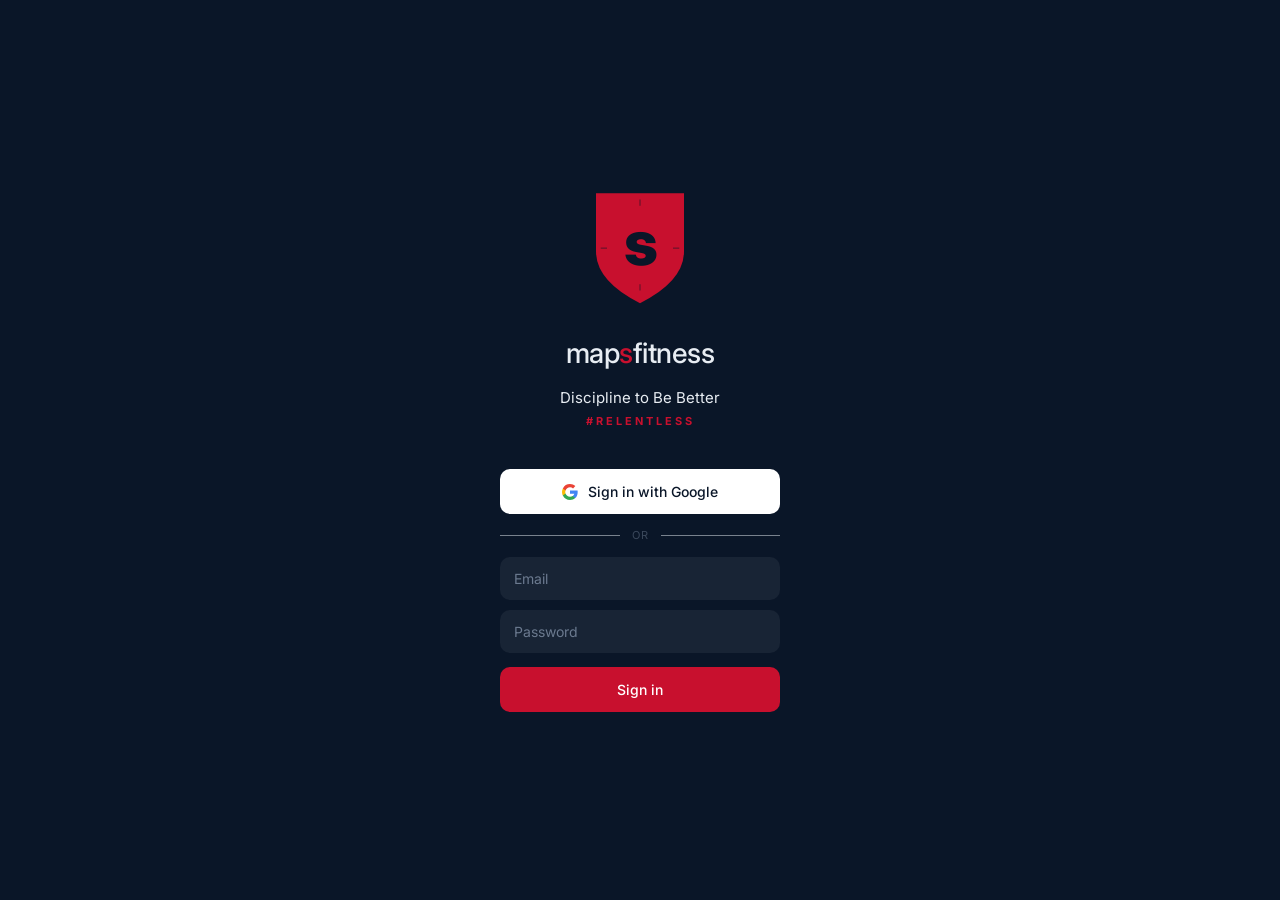
==== index.html @ 102d0714 "Phase 0 Piece 1: shell and brand" ====
<!DOCTYPE html>
<html lang="en">
<head>
  <meta charset="UTF-8" />
  <meta name="viewport" content="width=device-width, initial-scale=1.0, viewport-fit=cover, maximum-scale=1.0, user-scalable=no" />
  <meta name="theme-color" content="#0A1628" />
  <meta name="apple-mobile-web-app-capable" content="yes" />
  <meta name="apple-mobile-web-app-status-bar-style" content="black-translucent" />
  <meta name="apple-mobile-web-app-title" content="MAPsFitness" />
  <title>MAPsFitness</title>

  <link rel="preconnect" href="https://fonts.googleapis.com" />
  <link rel="preconnect" href="https://fonts.gstatic.com" crossorigin />
  <link rel="stylesheet" href="https://fonts.googleapis.com/css2?family=Inter:wght@400;500;600;700;800&display=swap" />

  <link rel="stylesheet" href="styles.css" />
</head>
<body>

  <main class="login-screen" aria-labelledby="brand">

    <div class="login-screen__inner">

      <svg class="badge" viewBox="0 0 140 160" role="img" aria-label="MAPsFitness shield badge">
        <path class="badge__shield" d="M 14 14 L 126 14 L 126 88 Q 126 126 70 154 Q 14 126 14 88 Z" />
        <line class="badge__tick" x1="70" y1="22" x2="70" y2="30" />
        <line class="badge__tick" x1="70" y1="130" x2="70" y2="138" />
        <line class="badge__tick" x1="20" y1="84" x2="28" y2="84" />
        <line class="badge__tick" x1="112" y1="84" x2="120" y2="84" />
        <text class="badge__letter" x="70" y="105" text-anchor="middle">s</text>
      </svg>

      <h1 class="wordmark" id="brand">map<span class="wordmark__accent">s</span>fitness</h1>

      <p class="tagline">Discipline to Be Better</p>
      <p class="hashtag">#RELENTLESS</p>

      <div class="auth-stack">

        <button class="btn btn--google" type="button" aria-label="Sign in with Google">
          <svg class="btn__google-icon" viewBox="0 0 18 18" aria-hidden="true">
            <path fill="#4285F4" d="M17.64 9.2c0-.637-.057-1.251-.164-1.84H9v3.481h4.844c-.209 1.125-.843 2.078-1.796 2.717v2.258h2.908c1.702-1.567 2.684-3.874 2.684-6.615z"/>
            <path fill="#34A853" d="M9 18c2.43 0 4.467-.806 5.956-2.18l-2.908-2.259c-.806.54-1.837.86-3.048.86-2.344 0-4.328-1.584-5.036-3.711H.957v2.332A8.997 8.997 0 0 0 9 18z"/>
            <path fill="#FBBC05" d="M3.964 10.71A5.41 5.41 0 0 1 3.682 9c0-.593.102-1.17.282-1.71V4.958H.957A8.996 8.996 0 0 0 0 9c0 1.452.348 2.827.957 4.042l3.007-2.332z"/>
            <path fill="#EA4335" d="M9 3.58c1.321 0 2.508.454 3.44 1.345l2.582-2.58C13.463.891 11.426 0 9 0A8.997 8.997 0 0 0 .957 4.958L3.964 7.29C4.672 5.163 6.656 3.58 9 3.58z"/>
          </svg>
          Sign in with Google
        </button>

        <div class="divider" aria-hidden="true">
          <span class="divider__line"></span>
          <span class="divider__label">or</span>
          <span class="divider__line"></span>
        </div>

        <input class="input" type="email" placeholder="Email" autocomplete="email" inputmode="email" />
        <input class="input" type="password" placeholder="Password" autocomplete="current-password" />

        <button class="btn btn--primary" type="button">Sign in</button>

      </div>

    </div>

  </main>

</body>
</html>
---- styles.css ----
/* =====================================================
   MAPsFitness — design tokens
   All colors and sizing live here as CSS variables.
   Theme switching and future logo swaps touch this file.
   ===================================================== */

:root {
  /* Brand colors */
  --navy: #0A1628;
  --navy-elevated: #11203A;
  --cardinal: #C8102E;
  --cardinal-soft: rgba(200, 16, 46, 0.14);
  --emerald: #34D399;
  --powder: #006BA6;

  /* Text on navy */
  --text-primary: #E8EDF3;
  --text-secondary: #6B7A8F;
  --text-muted: #4A5870;

  /* Surfaces (lifted from the navy base via white overlay) */
  --surface-1: rgba(255, 255, 255, 0.04);
  --surface-2: rgba(255, 255, 255, 0.06);
  --surface-3: rgba(255, 255, 255, 0.08);

  /* Radii */
  --radius-card: 14px;
  --radius-input: 10px;
  --radius-pill: 999px;

  /* Typography */
  --font-sans: 'Inter', -apple-system, BlinkMacSystemFont, 'SF Pro Display', system-ui, sans-serif;

  /* Layout */
  --max-width-form: 280px;
  --safe-top: env(safe-area-inset-top, 0px);
  --safe-bottom: env(safe-area-inset-bottom, 0px);
}

/* Light theme overrides — wired up but not toggled yet */
[data-theme="light"] {
  --navy: #F5F7FA;
  --navy-elevated: #FFFFFF;
  --text-primary: #0A1628;
  --text-secondary: #4A5870;
  --text-muted: #8A95A8;
  --surface-1: rgba(10, 22, 40, 0.04);
  --surface-2: rgba(10, 22, 40, 0.06);
  --surface-3: rgba(10, 22, 40, 0.08);
}

/* =====================================================
   Reset
   ===================================================== */

*, *::before, *::after {
  box-sizing: border-box;
  margin: 0;
  padding: 0;
}

html, body {
  height: 100%;
  overflow-x: hidden;
}

body {
  font-family: var(--font-sans);
  background: var(--navy);
  color: var(--text-primary);
  -webkit-font-smoothing: antialiased;
  -moz-osx-font-smoothing: grayscale;
  line-height: 1.4;
  overscroll-behavior: none;
}

button {
  font-family: inherit;
  border: none;
  cursor: pointer;
  -webkit-tap-highlight-color: transparent;
}

input {
  font-family: inherit;
  border: none;
  outline: none;
  background: transparent;
  color: inherit;
}

/* =====================================================
   Login screen
   ===================================================== */

.login-screen {
  min-height: 100vh;
  min-height: 100dvh;
  display: flex;
  flex-direction: column;
  padding: max(24px, var(--safe-top)) 24px max(32px, var(--safe-bottom));
}

.login-screen__inner {
  flex: 1;
  display: flex;
  flex-direction: column;
  align-items: center;
  justify-content: center;
  gap: 0;
  width: 100%;
  max-width: 420px;
  margin: 0 auto;
  padding: 32px 8px;
}

/* =====================================================
   Badge — placeholder shield mark
   Swap this SVG block for the final logo when ready.
   ===================================================== */

.badge {
  width: 110px;
  height: 130px;
  margin-bottom: 24px;
}

.badge__shield {
  fill: var(--cardinal);
}

.badge__tick {
  stroke: var(--navy);
  stroke-width: 1.5;
  opacity: 0.5;
}

.badge__letter {
  font-family: var(--font-sans);
  font-size: 80px;
  font-weight: 800;
  letter-spacing: -3px;
  fill: var(--navy);
}

/* =====================================================
   Wordmark, tagline, hashtag
   ===================================================== */

.wordmark {
  font-size: 28px;
  font-weight: 500;
  letter-spacing: -0.5px;
  margin-bottom: 14px;
  color: var(--text-primary);
}

.wordmark__accent {
  color: var(--cardinal);
}

.tagline {
  font-size: 15px;
  font-weight: 400;
  color: var(--text-primary);
  margin-bottom: 6px;
  text-align: center;
}

.hashtag {
  font-size: 11px;
  letter-spacing: 3px;
  font-weight: 700;
  color: var(--cardinal);
  margin-bottom: 40px;
}

/* =====================================================
   Auth stack — buttons, divider, inputs
   ===================================================== */

.auth-stack {
  width: 100%;
  max-width: var(--max-width-form);
  display: flex;
  flex-direction: column;
  gap: 10px;
}

.btn {
  padding: 14px 16px;
  border-radius: var(--radius-input);
  font-size: 14px;
  font-weight: 500;
  text-align: center;
  display: flex;
  align-items: center;
  justify-content: center;
  gap: 10px;
  transition: transform 0.08s ease, opacity 0.15s ease;
}

.btn:active {
  transform: scale(0.985);
}

.btn--google {
  background: #FFFFFF;
  color: #0A1628;
}

.btn--google:hover {
  opacity: 0.95;
}

.btn__google-icon {
  width: 16px;
  height: 16px;
  flex-shrink: 0;
}

.btn--primary {
  background: var(--cardinal);
  color: #FFFFFF;
  margin-top: 4px;
}

.btn--primary:hover {
  opacity: 0.92;
}

.divider {
  display: flex;
  align-items: center;
  gap: 12px;
  margin: 4px 0;
  opacity: 0.5;
}

.divider__line {
  flex: 1;
  height: 1px;
  background: var(--text-primary);
}

.divider__label {
  font-size: 11px;
  color: var(--text-secondary);
  text-transform: uppercase;
  letter-spacing: 1px;
}

.input {
  background: var(--surface-2);
  padding: 13px 14px;
  border-radius: var(--radius-input);
  font-size: 14px;
  color: var(--text-primary);
  width: 100%;
  transition: background 0.15s ease, box-shadow 0.15s ease;
}

.input::placeholder {
  color: var(--text-secondary);
}

.input:focus {
  background: var(--surface-3);
  box-shadow: 0 0 0 1px var(--powder);
}

/* =====================================================
   Reduced motion — respect the user's preference
   ===================================================== */

@media (prefers-reduced-motion: reduce) {
  * {
    transition: none !important;
    animation: none !important;
  }
}
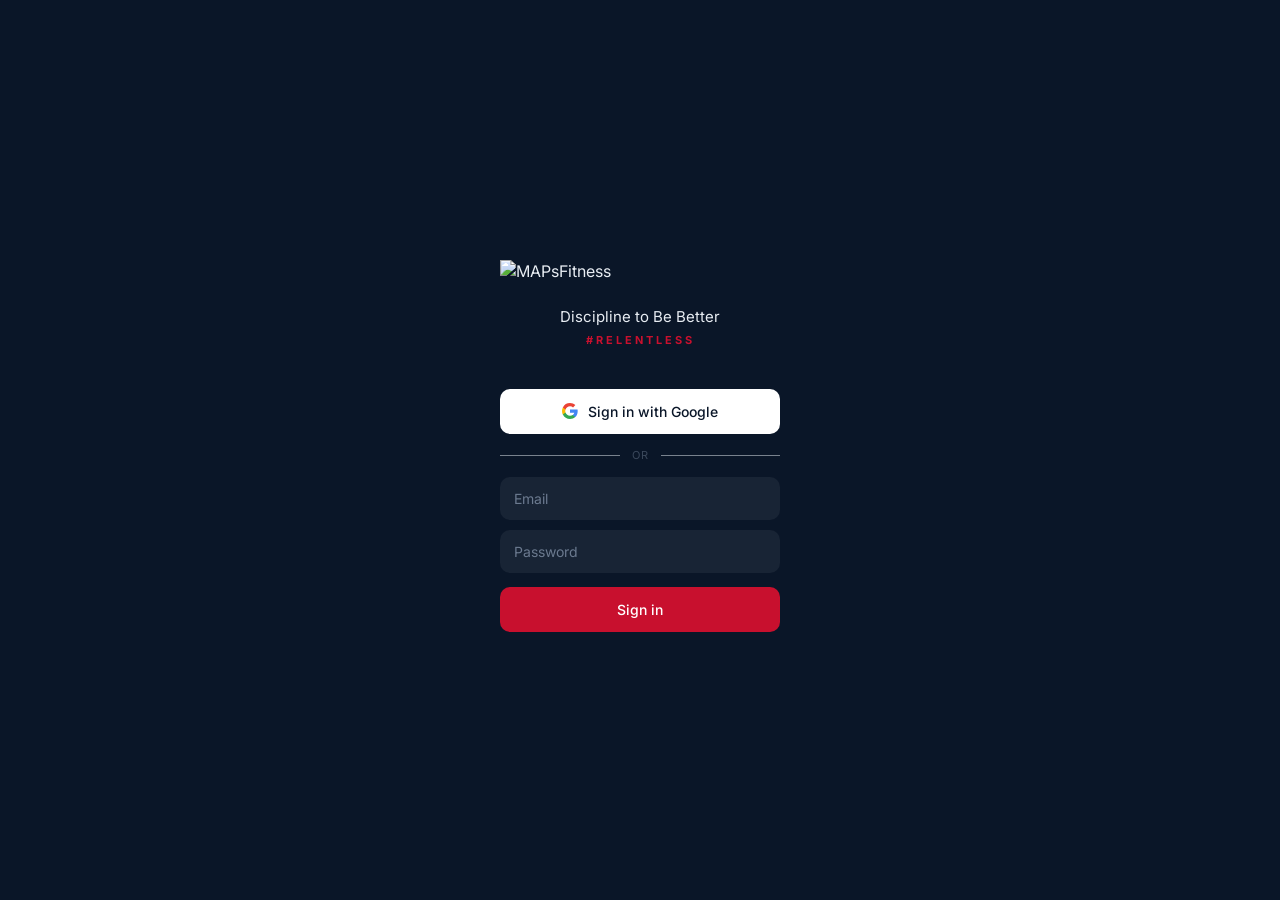
==== commit 9cfe8b6f: "Phase 0 Piece 2: app shell, nav, theme toggle, real logo" ====
--- a/index.html
+++ b/index.html
@@ -1,5 +1,5 @@
 <!DOCTYPE html>
-<html lang="en">
+<html lang="en" data-theme="dark">
 <head>
   <meta charset="UTF-8" />
   <meta name="viewport" content="width=device-width, initial-scale=1.0, viewport-fit=cover, maximum-scale=1.0, user-scalable=no" />
@@ -17,27 +17,23 @@
 </head>
 <body>
 
-  <main class="login-screen" aria-labelledby="brand">
+  <!-- ===========================================================
+       LOGIN SCREEN
+       Active until auth lands in Piece 5. For Piece 2 testing,
+       the Sign in buttons just toggle to the app shell.
+       =========================================================== -->
+  <main class="login-screen" id="screen-login">
 
     <div class="login-screen__inner">
 
-      <svg class="badge" viewBox="0 0 140 160" role="img" aria-label="MAPsFitness shield badge">
-        <path class="badge__shield" d="M 14 14 L 126 14 L 126 88 Q 126 126 70 154 Q 14 126 14 88 Z" />
-        <line class="badge__tick" x1="70" y1="22" x2="70" y2="30" />
-        <line class="badge__tick" x1="70" y1="130" x2="70" y2="138" />
-        <line class="badge__tick" x1="20" y1="84" x2="28" y2="84" />
-        <line class="badge__tick" x1="112" y1="84" x2="120" y2="84" />
-        <text class="badge__letter" x="70" y="105" text-anchor="middle">s</text>
-      </svg>
-
-      <h1 class="wordmark" id="brand">map<span class="wordmark__accent">s</span>fitness</h1>
+      <img class="login-logo" src="assets/logo-full.png" alt="MAPsFitness" />
 
       <p class="tagline">Discipline to Be Better</p>
       <p class="hashtag">#RELENTLESS</p>
 
       <div class="auth-stack">
 
-        <button class="btn btn--google" type="button" aria-label="Sign in with Google">
+        <button class="btn btn--google" type="button" data-action="login" aria-label="Sign in with Google">
           <svg class="btn__google-icon" viewBox="0 0 18 18" aria-hidden="true">
             <path fill="#4285F4" d="M17.64 9.2c0-.637-.057-1.251-.164-1.84H9v3.481h4.844c-.209 1.125-.843 2.078-1.796 2.717v2.258h2.908c1.702-1.567 2.684-3.874 2.684-6.615z"/>
             <path fill="#34A853" d="M9 18c2.43 0 4.467-.806 5.956-2.18l-2.908-2.259c-.806.54-1.837.86-3.048.86-2.344 0-4.328-1.584-5.036-3.711H.957v2.332A8.997 8.997 0 0 0 9 18z"/>
@@ -56,7 +52,7 @@
         <input class="input" type="email" placeholder="Email" autocomplete="email" inputmode="email" />
         <input class="input" type="password" placeholder="Password" autocomplete="current-password" />
 
-        <button class="btn btn--primary" type="button">Sign in</button>
+        <button class="btn btn--primary" type="button" data-action="login">Sign in</button>
 
       </div>
 
@@ -64,5 +60,137 @@
 
   </main>
 
+  <!-- ===========================================================
+       MAIN APP SHELL
+       Hidden until login. Login button reveals it for Piece 2.
+       =========================================================== -->
+  <div class="app" id="app" hidden>
+
+    <!-- Header: S badge + screen title (left), streak pill + theme toggle + profile (right) -->
+    <header class="app-header">
+      <div class="app-header__brand">
+        <img class="app-header__badge" src="assets/logo-s.png" alt="" aria-hidden="true" />
+        <div class="app-header__text">
+          <div class="app-header__wordmark">MAP<span class="wordmark__accent">s</span>Fitness</div>
+          <h2 class="app-header__title" id="screen-title">Today</h2>
+        </div>
+      </div>
+      <div class="app-header__actions">
+        <div class="streak-pill" id="streak-pill" title="Logging streak">
+          <span class="streak-pill__dot"></span>
+          <span class="streak-pill__count">0</span>
+          <span class="streak-pill__label">d</span>
+        </div>
+        <button class="icon-btn" id="theme-toggle" type="button" aria-label="Toggle light or dark theme">
+          <svg class="icon-btn__icon icon-btn__icon--sun" viewBox="0 0 24 24" fill="none" stroke="currentColor" stroke-width="2" stroke-linecap="round" stroke-linejoin="round" aria-hidden="true">
+            <circle cx="12" cy="12" r="5"/>
+            <line x1="12" y1="1" x2="12" y2="3"/>
+            <line x1="12" y1="21" x2="12" y2="23"/>
+            <line x1="4.22" y1="4.22" x2="5.64" y2="5.64"/>
+            <line x1="18.36" y1="18.36" x2="19.78" y2="19.78"/>
+            <line x1="1" y1="12" x2="3" y2="12"/>
+            <line x1="21" y1="12" x2="23" y2="12"/>
+            <line x1="4.22" y1="19.78" x2="5.64" y2="18.36"/>
+            <line x1="18.36" y1="5.64" x2="19.78" y2="4.22"/>
+          </svg>
+          <svg class="icon-btn__icon icon-btn__icon--moon" viewBox="0 0 24 24" fill="none" stroke="currentColor" stroke-width="2" stroke-linecap="round" stroke-linejoin="round" aria-hidden="true">
+            <path d="M21 12.79A9 9 0 1 1 11.21 3 7 7 0 0 0 21 12.79z"/>
+          </svg>
+        </button>
+        <button class="profile-btn" id="profile-btn" type="button" aria-label="Open profile and settings">
+          <span class="profile-btn__initial">M</span>
+        </button>
+      </div>
+    </header>
+
+    <!-- Main content area: each screen is a section, only one visible at a time -->
+    <main class="app-main">
+
+      <section class="screen is-active" data-screen="today">
+        <div class="placeholder-card">
+          <div class="placeholder-card__label">Today</div>
+          <h3 class="placeholder-card__title">Today's lift, weight, calories at a glance</h3>
+          <p class="placeholder-card__sub">Real content lands in Phase 1 (lift logging) and Phase 2 (nutrition). For now, this is the layout test.</p>
+        </div>
+        <div class="placeholder-card placeholder-card--quiet">
+          <div class="placeholder-card__label">Streak</div>
+          <p class="placeholder-card__sub">Counts every day you log anything. Resets on a missed day. Activates once data starts flowing.</p>
+        </div>
+      </section>
+
+      <section class="screen" data-screen="workouts">
+        <div class="placeholder-card">
+          <div class="placeholder-card__label">Workouts</div>
+          <h3 class="placeholder-card__title">Your 5-day program, swap any exercise</h3>
+          <p class="placeholder-card__sub">Phase 1 seeds your dumbbell program here. Each exercise gets a swap option backed by a curated library.</p>
+        </div>
+        <div class="placeholder-card placeholder-card--quiet">
+          <div class="placeholder-card__label">This week</div>
+          <p class="placeholder-card__sub">Pick which days you lift, run, or rest. The lift program advances sequentially. Cardio suggests based on goals.</p>
+        </div>
+      </section>
+
+      <section class="screen" data-screen="nutrition">
+        <div class="placeholder-card">
+          <div class="placeholder-card__label">Nutrition</div>
+          <h3 class="placeholder-card__title">Calories, macros, water, recipes</h3>
+          <p class="placeholder-card__sub">Phase 2 brings USDA food search, the recipe builder, and copy/repeat features. Macro targets adjust by goal.</p>
+        </div>
+      </section>
+
+      <section class="screen" data-screen="progress">
+        <div class="placeholder-card">
+          <div class="placeholder-card__label">Progress</div>
+          <h3 class="placeholder-card__title">VO2 max, weight, lifting volume, heatmap</h3>
+          <p class="placeholder-card__sub">Phase 3 lights up the charts. Each chart has a line / bar / pulse toggle so you pick how data renders.</p>
+        </div>
+      </section>
+
+    </main>
+
+    <!-- Bottom navigation -->
+    <nav class="bottom-nav" aria-label="Primary">
+
+      <button class="nav-tab is-active" type="button" data-tab="today" aria-label="Today">
+        <svg class="nav-tab__icon" viewBox="0 0 24 24" fill="none" stroke="currentColor" stroke-width="2" stroke-linecap="round" stroke-linejoin="round" aria-hidden="true">
+          <path d="M3 9l9-7 9 7v11a2 2 0 0 1-2 2H5a2 2 0 0 1-2-2z"/>
+          <polyline points="9 22 9 12 15 12 15 22"/>
+        </svg>
+        <span class="nav-tab__label">Today</span>
+      </button>
+
+      <button class="nav-tab" type="button" data-tab="workouts" aria-label="Workouts">
+        <svg class="nav-tab__icon" viewBox="0 0 24 24" fill="none" stroke="currentColor" stroke-width="2" stroke-linecap="round" stroke-linejoin="round" aria-hidden="true">
+          <path d="M6.5 6.5h11"/>
+          <path d="M6.5 17.5h11"/>
+          <rect x="2" y="9" width="3" height="6" rx="0.5"/>
+          <rect x="19" y="9" width="3" height="6" rx="0.5"/>
+          <rect x="5" y="10.5" width="14" height="3"/>
+        </svg>
+        <span class="nav-tab__label">Workouts</span>
+      </button>
+
+      <button class="nav-tab" type="button" data-tab="nutrition" aria-label="Nutrition">
+        <svg class="nav-tab__icon" viewBox="0 0 24 24" fill="none" stroke="currentColor" stroke-width="2" stroke-linecap="round" stroke-linejoin="round" aria-hidden="true">
+          <path d="M16.4 13.7A6.5 6.5 0 1 0 6.28 6.6c-1.1 3.13-.78 3.9-3.18 6.08A3 3 0 0 0 5 18c4 0 8.4-1.8 11.4-4.3"/>
+          <path d="m18.5 6 2.19 4.5a6.48 6.48 0 0 1-2.29 7.2C15.4 20.2 11 22 7 22a3 3 0 0 1-2.68-1.66L2.4 16.5"/>
+          <circle cx="12.5" cy="8.5" r="2.5"/>
+        </svg>
+        <span class="nav-tab__label">Nutrition</span>
+      </button>
+
+      <button class="nav-tab" type="button" data-tab="progress" aria-label="Progress">
+        <svg class="nav-tab__icon" viewBox="0 0 24 24" fill="none" stroke="currentColor" stroke-width="2" stroke-linecap="round" stroke-linejoin="round" aria-hidden="true">
+          <polyline points="3 17 9 11 13 15 21 7"/>
+          <polyline points="14 7 21 7 21 14"/>
+        </svg>
+        <span class="nav-tab__label">Progress</span>
+      </button>
+
+    </nav>
+
+  </div>
+
+  <script src="app.js"></script>
 </body>
 </html>
--- a/styles.css
+++ b/styles.css
@@ -1,52 +1,60 @@
 /* =====================================================
    MAPsFitness — design tokens
-   All colors and sizing live here as CSS variables.
-   Theme switching and future logo swaps touch this file.
+   All colors, sizes, and theming live here.
    ===================================================== */
 
 :root {
-  /* Brand colors */
-  --navy: #0A1628;
-  --navy-elevated: #11203A;
+  /* Brand colors — locked */
   --cardinal: #C8102E;
   --cardinal-soft: rgba(200, 16, 46, 0.14);
+  --cardinal-bright: #E84458;
   --emerald: #34D399;
   --powder: #006BA6;
 
-  /* Text on navy */
+  /* Type scale */
+  --font-sans: 'Inter', -apple-system, BlinkMacSystemFont, 'SF Pro Display', system-ui, sans-serif;
+
+  /* Radii */
+  --radius-card: 14px;
+  --radius-input: 10px;
+  --radius-btn: 10px;
+  --radius-pill: 999px;
+
+  /* Layout */
+  --max-width-form: 280px;
+  --header-height: 72px;
+  --nav-height: 72px;
+  --safe-top: env(safe-area-inset-top, 0px);
+  --safe-bottom: env(safe-area-inset-bottom, 0px);
+}
+
+/* Dark theme (default) */
+:root,
+[data-theme="dark"] {
+  --bg-base: #0A1628;
+  --bg-elevated: #11203A;
   --text-primary: #E8EDF3;
   --text-secondary: #6B7A8F;
   --text-muted: #4A5870;
-
-  /* Surfaces (lifted from the navy base via white overlay) */
   --surface-1: rgba(255, 255, 255, 0.04);
   --surface-2: rgba(255, 255, 255, 0.06);
   --surface-3: rgba(255, 255, 255, 0.08);
-
-  /* Radii */
-  --radius-card: 14px;
-  --radius-input: 10px;
-  --radius-pill: 999px;
-
-  /* Typography */
-  --font-sans: 'Inter', -apple-system, BlinkMacSystemFont, 'SF Pro Display', system-ui, sans-serif;
-
-  /* Layout */
-  --max-width-form: 280px;
-  --safe-top: env(safe-area-inset-top, 0px);
-  --safe-bottom: env(safe-area-inset-bottom, 0px);
-}
-
-/* Light theme overrides — wired up but not toggled yet */
+  --border-hairline: rgba(255, 255, 255, 0.08);
+  --nav-bg: rgba(10, 22, 40, 0.92);
+}
+
+/* Light theme overrides — flips on data-theme="light" */
 [data-theme="light"] {
-  --navy: #F5F7FA;
-  --navy-elevated: #FFFFFF;
+  --bg-base: #F5F7FA;
+  --bg-elevated: #FFFFFF;
   --text-primary: #0A1628;
   --text-secondary: #4A5870;
   --text-muted: #8A95A8;
   --surface-1: rgba(10, 22, 40, 0.04);
   --surface-2: rgba(10, 22, 40, 0.06);
   --surface-3: rgba(10, 22, 40, 0.08);
+  --border-hairline: rgba(10, 22, 40, 0.10);
+  --nav-bg: rgba(245, 247, 250, 0.92);
 }
 
 /* =====================================================
@@ -66,12 +74,13 @@
 
 body {
   font-family: var(--font-sans);
-  background: var(--navy);
+  background: var(--bg-base);
   color: var(--text-primary);
   -webkit-font-smoothing: antialiased;
   -moz-osx-font-smoothing: grayscale;
   line-height: 1.4;
   overscroll-behavior: none;
+  transition: background-color 0.2s ease, color 0.2s ease;
 }
 
 button {
@@ -79,6 +88,8 @@
   border: none;
   cursor: pointer;
   -webkit-tap-highlight-color: transparent;
+  background: transparent;
+  color: inherit;
 }
 
 input {
@@ -89,8 +100,18 @@
   color: inherit;
 }
 
-/* =====================================================
-   Login screen
+img {
+  display: block;
+  max-width: 100%;
+  height: auto;
+}
+
+[hidden] {
+  display: none !important;
+}
+
+/* =====================================================
+   LOGIN SCREEN
    ===================================================== */
 
 .login-screen {
@@ -107,56 +128,16 @@
   flex-direction: column;
   align-items: center;
   justify-content: center;
-  gap: 0;
   width: 100%;
   max-width: 420px;
   margin: 0 auto;
   padding: 32px 8px;
 }
 
-/* =====================================================
-   Badge — placeholder shield mark
-   Swap this SVG block for the final logo when ready.
-   ===================================================== */
-
-.badge {
-  width: 110px;
-  height: 130px;
+.login-logo {
+  width: min(280px, 75%);
+  height: auto;
   margin-bottom: 24px;
-}
-
-.badge__shield {
-  fill: var(--cardinal);
-}
-
-.badge__tick {
-  stroke: var(--navy);
-  stroke-width: 1.5;
-  opacity: 0.5;
-}
-
-.badge__letter {
-  font-family: var(--font-sans);
-  font-size: 80px;
-  font-weight: 800;
-  letter-spacing: -3px;
-  fill: var(--navy);
-}
-
-/* =====================================================
-   Wordmark, tagline, hashtag
-   ===================================================== */
-
-.wordmark {
-  font-size: 28px;
-  font-weight: 500;
-  letter-spacing: -0.5px;
-  margin-bottom: 14px;
-  color: var(--text-primary);
-}
-
-.wordmark__accent {
-  color: var(--cardinal);
 }
 
 .tagline {
@@ -175,8 +156,12 @@
   margin-bottom: 40px;
 }
 
-/* =====================================================
-   Auth stack — buttons, divider, inputs
+.wordmark__accent {
+  color: var(--cardinal);
+}
+
+/* =====================================================
+   AUTH STACK — buttons, divider, inputs
    ===================================================== */
 
 .auth-stack {
@@ -189,7 +174,7 @@
 
 .btn {
   padding: 14px 16px;
-  border-radius: var(--radius-input);
+  border-radius: var(--radius-btn);
   font-size: 14px;
   font-weight: 500;
   text-align: center;
@@ -198,6 +183,7 @@
   justify-content: center;
   gap: 10px;
   transition: transform 0.08s ease, opacity 0.15s ease;
+  width: 100%;
 }
 
 .btn:active {
@@ -270,7 +256,282 @@
 }
 
 /* =====================================================
-   Reduced motion — respect the user's preference
+   APP SHELL
+   ===================================================== */
+
+.app {
+  min-height: 100vh;
+  min-height: 100dvh;
+  display: flex;
+  flex-direction: column;
+  padding-top: var(--safe-top);
+  padding-bottom: var(--safe-bottom);
+}
+
+/* =====================================================
+   HEADER
+   ===================================================== */
+
+.app-header {
+  display: flex;
+  justify-content: space-between;
+  align-items: flex-start;
+  padding: 14px 18px 10px;
+  gap: 12px;
+}
+
+.app-header__brand {
+  display: flex;
+  align-items: flex-start;
+  gap: 10px;
+  min-width: 0;
+}
+
+.app-header__badge {
+  width: 32px;
+  height: 40px;
+  object-fit: contain;
+  flex-shrink: 0;
+  margin-top: 2px;
+}
+
+.app-header__text {
+  display: flex;
+  flex-direction: column;
+  min-width: 0;
+}
+
+.app-header__wordmark {
+  font-size: 13px;
+  font-weight: 700;
+  letter-spacing: -0.2px;
+  color: var(--text-primary);
+  margin-bottom: 4px;
+}
+
+.app-header__title {
+  font-size: 22px;
+  font-weight: 600;
+  letter-spacing: -0.5px;
+  color: var(--text-primary);
+}
+
+.app-header__actions {
+  display: flex;
+  align-items: center;
+  gap: 8px;
+  flex-shrink: 0;
+}
+
+/* Streak pill */
+.streak-pill {
+  display: flex;
+  align-items: center;
+  gap: 5px;
+  background: var(--cardinal-soft);
+  padding: 6px 10px;
+  border-radius: var(--radius-pill);
+}
+
+.streak-pill__dot {
+  width: 5px;
+  height: 5px;
+  border-radius: 50%;
+  background: var(--cardinal);
+}
+
+.streak-pill__count {
+  font-size: 12px;
+  font-weight: 600;
+  color: var(--cardinal-bright);
+}
+
+.streak-pill__label {
+  font-size: 10px;
+  font-weight: 600;
+  color: var(--cardinal-bright);
+  opacity: 0.75;
+}
+
+/* Icon buttons (theme toggle) */
+.icon-btn {
+  width: 32px;
+  height: 32px;
+  border-radius: 8px;
+  background: var(--surface-2);
+  display: flex;
+  align-items: center;
+  justify-content: center;
+  color: var(--text-primary);
+  transition: background 0.15s ease, transform 0.08s ease;
+}
+
+.icon-btn:active {
+  transform: scale(0.94);
+}
+
+.icon-btn:hover {
+  background: var(--surface-3);
+}
+
+.icon-btn__icon {
+  width: 16px;
+  height: 16px;
+}
+
+/* Show sun in dark mode (so user knows tap = go light), moon in light mode */
+.icon-btn__icon--moon {
+  display: none;
+}
+
+[data-theme="light"] .icon-btn__icon--sun {
+  display: none;
+}
+
+[data-theme="light"] .icon-btn__icon--moon {
+  display: block;
+}
+
+/* Profile button */
+.profile-btn {
+  width: 32px;
+  height: 32px;
+  border-radius: var(--radius-pill);
+  background: var(--cardinal);
+  color: #FFFFFF;
+  display: flex;
+  align-items: center;
+  justify-content: center;
+  transition: transform 0.08s ease;
+}
+
+.profile-btn:active {
+  transform: scale(0.94);
+}
+
+.profile-btn__initial {
+  font-size: 13px;
+  font-weight: 700;
+  letter-spacing: -0.2px;
+}
+
+/* =====================================================
+   MAIN — screen routing
+   ===================================================== */
+
+.app-main {
+  flex: 1;
+  padding: 8px 16px calc(var(--nav-height) + 24px);
+  overflow-y: auto;
+  -webkit-overflow-scrolling: touch;
+}
+
+.screen {
+  display: none;
+}
+
+.screen.is-active {
+  display: block;
+}
+
+/* Placeholder cards (Piece 2 only — replaced with real content in later pieces) */
+.placeholder-card {
+  background: var(--surface-1);
+  border-radius: var(--radius-card);
+  padding: 18px 16px;
+  margin-bottom: 12px;
+}
+
+.placeholder-card--quiet {
+  background: transparent;
+  border: 0.5px solid var(--border-hairline);
+}
+
+.placeholder-card__label {
+  font-size: 10px;
+  font-weight: 600;
+  color: var(--text-secondary);
+  text-transform: uppercase;
+  letter-spacing: 1.2px;
+  margin-bottom: 10px;
+}
+
+.placeholder-card__title {
+  font-size: 17px;
+  font-weight: 500;
+  color: var(--text-primary);
+  margin-bottom: 8px;
+  letter-spacing: -0.2px;
+  line-height: 1.3;
+}
+
+.placeholder-card__sub {
+  font-size: 13px;
+  color: var(--text-secondary);
+  line-height: 1.5;
+}
+
+/* =====================================================
+   BOTTOM NAV
+   ===================================================== */
+
+.bottom-nav {
+  position: fixed;
+  bottom: 0;
+  left: 0;
+  right: 0;
+  background: var(--nav-bg);
+  -webkit-backdrop-filter: blur(20px);
+  backdrop-filter: blur(20px);
+  border-top: 0.5px solid var(--border-hairline);
+  padding: 10px 8px calc(12px + var(--safe-bottom));
+  display: flex;
+  justify-content: space-around;
+  align-items: flex-start;
+  z-index: 10;
+}
+
+.nav-tab {
+  display: flex;
+  flex-direction: column;
+  align-items: center;
+  gap: 3px;
+  padding: 4px 8px;
+  color: var(--text-secondary);
+  transition: color 0.15s ease, transform 0.08s ease;
+  min-width: 60px;
+}
+
+.nav-tab:active {
+  transform: scale(0.95);
+}
+
+.nav-tab.is-active {
+  color: var(--cardinal);
+}
+
+.nav-tab__icon {
+  width: 22px;
+  height: 22px;
+  stroke-width: 2;
+}
+
+.nav-tab.is-active .nav-tab__icon {
+  stroke-width: 2.3;
+}
+
+.nav-tab__label {
+  font-size: 10px;
+  font-weight: 500;
+  letter-spacing: 0.1px;
+}
+
+.nav-tab.is-active .nav-tab__label {
+  font-weight: 600;
+}
+
+/* =====================================================
+   Reduced motion — respect user preference
    ===================================================== */
 
 @media (prefers-reduced-motion: reduce) {
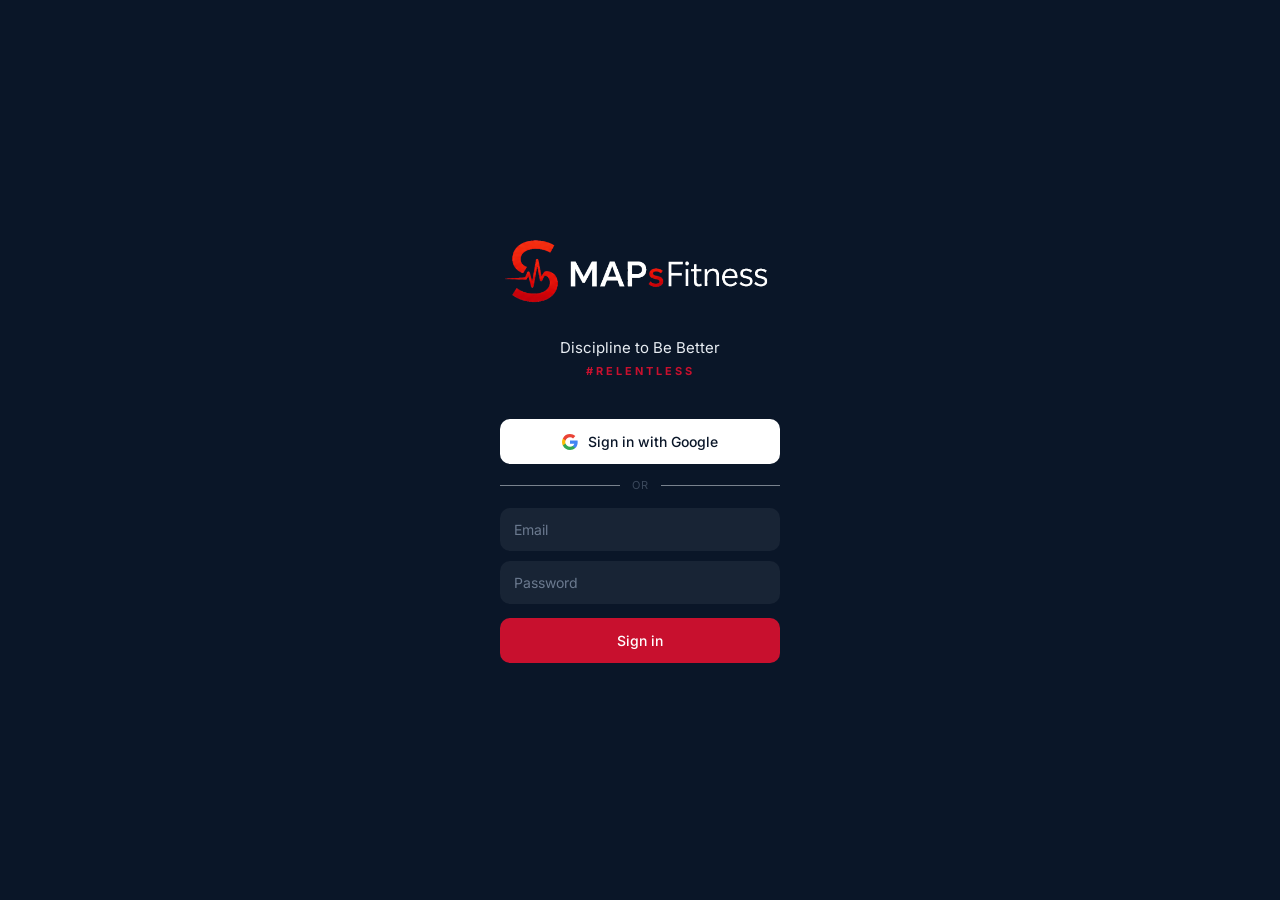
==== commit 73f58555: "Add files via upload" ====
--- a/index.html
+++ b/index.html
@@ -26,7 +26,8 @@
 
     <div class="login-screen__inner">
 
-      <img class="login-logo" src="assets/logo-full.png" alt="MAPsFitness" />
+      <img class="login-logo login-logo--dark" src="assets/logo-full-dark.png" alt="MAPsFitness" />
+      <img class="login-logo login-logo--light" src="assets/logo-full-light.png" alt="MAPsFitness" />
 
       <p class="tagline">Discipline to Be Better</p>
       <p class="hashtag">#RELENTLESS</p>
--- a/styles.css
+++ b/styles.css
@@ -140,6 +140,19 @@
   margin-bottom: 24px;
 }
 
+/* Show dark-bg logo by default and in dark theme, light-bg logo in light theme */
+.login-logo--light {
+  display: none;
+}
+
+[data-theme="light"] .login-logo--dark {
+  display: none;
+}
+
+[data-theme="light"] .login-logo--light {
+  display: block;
+}
+
 .tagline {
   font-size: 15px;
   font-weight: 400;
